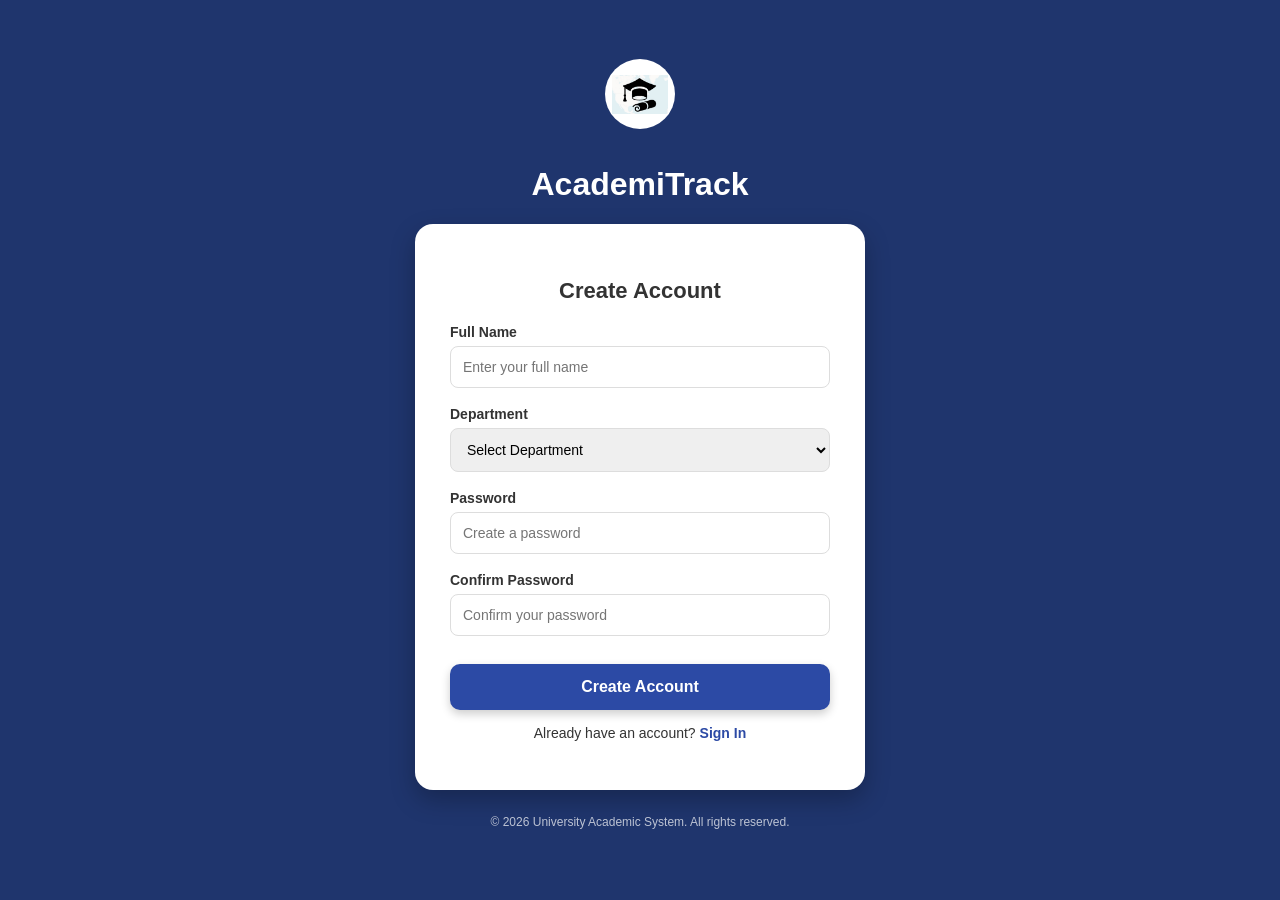
==== AcademiTrack/src/main/webapp/signup.html @ 8e462a71 "Added New files" ====
<!DOCTYPE html>
<!--
Click nbfs://nbhost/SystemFileSystem/Templates/Licenses/license-default.txt to change this license
Click nbfs://nbhost/SystemFileSystem/Templates/JSP_Servlet/Html.html to edit this template
-->
<html>
<head>
    <title>Create Account</title>
    <link rel="stylesheet" href="style.css">
</head>
<body>
    <div class="main-container">

        <div class="logo-circle">
            <img src="Logo.png" alt="AcademiTrack Logo" class="Logo-img">
        </div>
        
        <div style="align-content:center ">
            <h1>AcademiTrack</h1>
            
        </div>
        
        <div class="card">
            <h2>Create Account</h2>
            <form action="SignupServlet" method="POST">
                
                <div class="form-group">
                    <label>Full Name</label>
                    <input type="text" name="fullName" placeholder="Enter your full name" required>
                </div>

                <div class="form-group">
                    <label>Department</label>
                    <select name="department">
                        <option>Select Department</option>
                        <option value="Computer">Computer Engineering</option>
                        <option value="IT">Information Technology</option>
                        <option value="Mechanical">Mechanical Engineering</option>
                    </select>
                </div>

                <div class="form-group">
                    <label>Password</label>
                    <input type="password" name="password" placeholder="Create a password" required>
                </div>

                <div class="form-group">
                    <label>Confirm Password</label>
                    <input type="password" placeholder="Confirm your password" required>
                </div>

                <button type="submit" class="btn">Create Account</button>
            </form>

            <p class="switch">Already have an account? <a href="index.html">Sign In</a></p>
        </div>

        <p class="copyright">© 2026 University Academic System. All rights reserved.</p>

    </div>
</body>
</html>
---- AcademiTrack/src/main/webapp/style.css ----
/*
Click nbfs://nbhost/SystemFileSystem/Templates/Licenses/license-default.txt to change this license
Click nbfs://nbhost/SystemFileSystem/Templates/JSP_Servlet/CascadeStyleSheet.css to edit this template
*/
/* 
    Created on : 18 Mar 2026, 9:57:04 pm
    Author     : Admin
*/
body {
    background-color: #1f356d;
    font-family: 'Segoe UI', Tahoma, sans-serif;
    display: flex;
    justify-content: center;
    align-items: center;
    height: 100vh;
    margin: 0;
    color: white;
}

.main-container {
    text-align: center;
    width: 100%;
}

/* HEADER */
.header {
    margin-bottom: 20px;
}

.logo-circle {
    background: white;
    width: 70px;
    height: 70px;
    border-radius: 50%;
    display: flex;
    justify-content: center;
    align-items: center;
    margin: 0 auto 15px;
    /* Remove 'color' and 'font-size' as they aren't needed for an image */
    overflow: hidden; /* Ensures the image corners don't poke out */
}

.Logo-img {
    width: 80%;  /* Adjust this percentage to make the logo larger or smaller inside the circle */
    height: auto;
    display: block;
}

.header h1 {
    font-size: 30px;
    margin: 5px 0;
    font-weight: 700;
}

.header p {
    margin: 0;
    opacity: 0.8;
    font-size: 16px;
}

/* CARD */
.card {
    background: white;
    color: #333;
    padding: 35px;
    border-radius: 18px;
    width: 380px;
    box-shadow: 0 10px 25px rgba(0, 0, 0, 0.25);
    margin: auto;
}

.card h2 {
    margin-bottom: 20px;
    font-size: 22px;
}

/* FORM */
.form-group {
    text-align: left;
    margin-bottom: 18px;
}

label {
    display: block;
    margin-bottom: 6px;
    font-weight: 600;
    font-size: 14px;
}

input,
select {
    width: 100%;
    padding: 12px;
    border: 1px solid #ddd;
    border-radius: 8px;
    box-sizing: border-box;
    font-size: 14px;
}

/* BUTTON */
.btn {
    background-color: #2c4aa5;
    color: white;
    border: none;
    width: 100%;
    padding: 14px;
    border-radius: 10px;
    cursor: pointer;
    font-size: 16px;
    font-weight: 600;
    margin-top: 10px;
    box-shadow: 0 4px 10px rgba(0, 0, 0, 0.2);
    transition: 0.2s;
}

.btn:hover {
    background-color: #1f356d;
}

/* LINKS */
.switch {
    margin-top: 15px;
    font-size: 14px;
}

.switch a {
    color: #2c4aa5;
    text-decoration: none;
    font-weight: bold;
}

/* FOOTER */
.copyright {
    font-size: 12px;
    margin-top: 25px;
    opacity: 0.7;
}
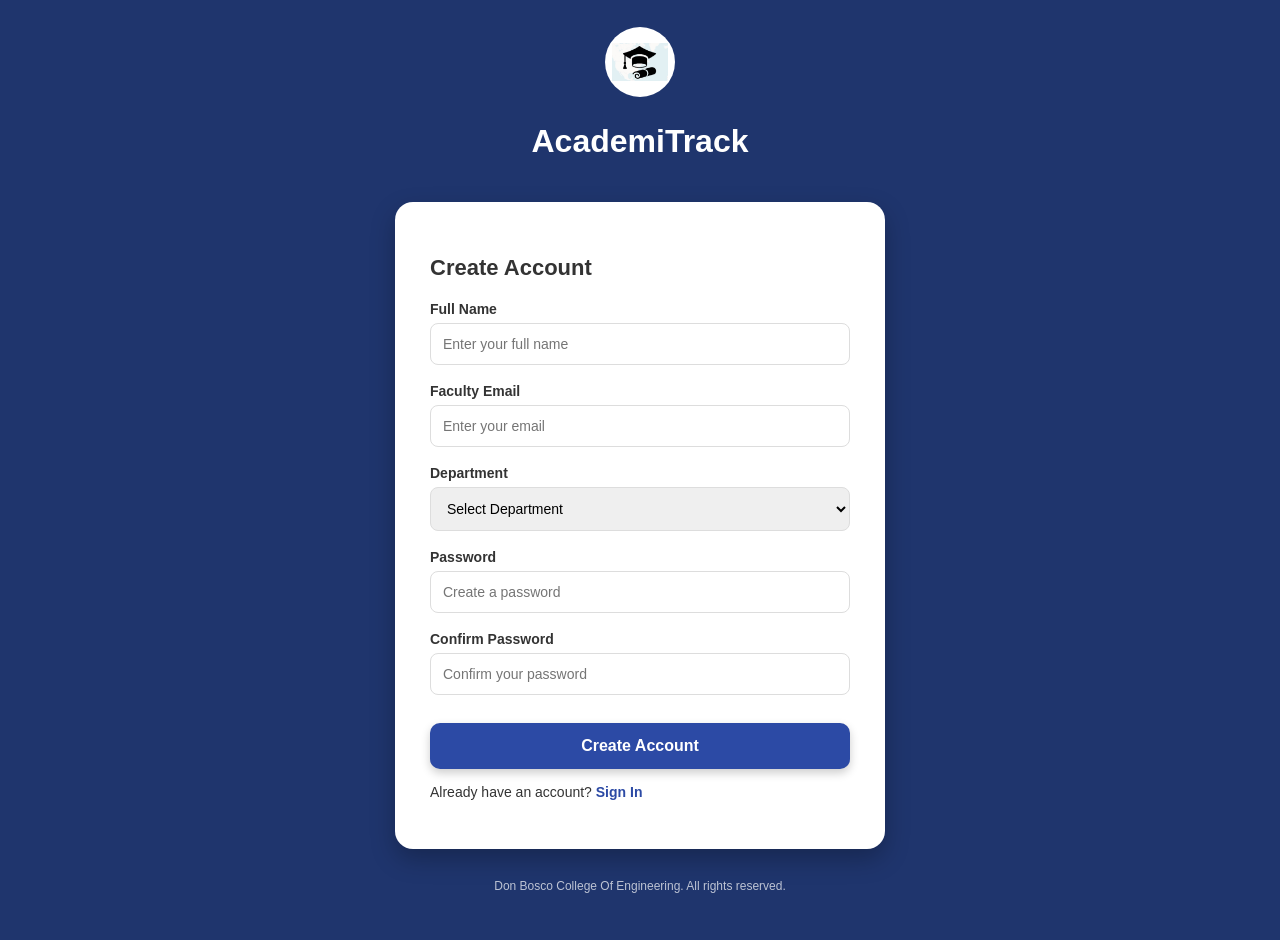
==== commit 613a68c3: "Updated the Login and Create Account pages" ====
--- a/AcademiTrack/src/main/webapp/signup.html
+++ b/AcademiTrack/src/main/webapp/signup.html
@@ -12,36 +12,42 @@
     <div class="main-container">
 
         <div class="logo-circle">
+            <!-- Displays the logo image. -->
             <img src="Logo.png" alt="AcademiTrack Logo" class="Logo-img">
         </div>
         
         <div style="align-content:center ">
             <h1>AcademiTrack</h1>
-            
         </div>
         
         <div class="card">
             <h2>Create Account</h2>
+            <!--  tells the browser to send the collected data to a Java Servlet named SignupServlet-->
             <form action="SignupServlet" method="POST">
                 
                 <div class="form-group">
                     <label>Full Name</label>
-                    <input type="text" name="fullName" placeholder="Enter your full name" required>
+                    <input type="text" name="Username" placeholder="Enter your full name" required>
                 </div>
-
+                <div class="form-group">
+                    <label>Faculty Email</label>
+                    <!-- 'name' attribute is crucial; this is the key the server uses to find the data -->
+                    <input type="email" name="College_Email_ID" placeholder="Enter your email" required>
+                </div>
                 <div class="form-group">
                     <label>Department</label>
-                    <select name="department">
+                    <select name="Department">
                         <option>Select Department</option>
                         <option value="Computer">Computer Engineering</option>
-                        <option value="IT">Information Technology</option>
+                        <option value="IT">Electronics and Computer Engineering</option>
                         <option value="Mechanical">Mechanical Engineering</option>
+                        <option value="Civil">Civil Engineering</option>
                     </select>
                 </div>
 
                 <div class="form-group">
                     <label>Password</label>
-                    <input type="password" name="password" placeholder="Create a password" required>
+                    <input type="password" name="Password" placeholder="Create a password" required>
                 </div>
 
                 <div class="form-group">
@@ -51,11 +57,12 @@
 
                 <button type="submit" class="btn">Create Account</button>
             </form>
-
+            
+            <!-- Link to go back to the login page if they already have an account -->
             <p class="switch">Already have an account? <a href="index.html">Sign In</a></p>
         </div>
 
-        <p class="copyright">© 2026 University Academic System. All rights reserved.</p>
+        <p class="copyright">Don Bosco College Of Engineering. All rights reserved.</p>
 
     </div>
 </body>
--- a/AcademiTrack/src/main/webapp/style.css
+++ b/AcademiTrack/src/main/webapp/style.css
@@ -12,19 +12,23 @@
     display: flex;
     justify-content: center;
     align-items: center;
-    height: 100vh;
+    min-height: 100vh; /* Changed from height to min-height */
     margin: 0;
+    padding: 20px 0; /* Add padding so content doesn't touch screen edges */
     color: white;
 }
 
 .main-container {
-    text-align: center;
+    display: flex;
+    flex-direction: column;
+    align-items: center;
     width: 100%;
 }
 
-/* HEADER */
-.header {
-    margin-bottom: 20px;
+.header h1 {
+    font-size: 32px;
+    margin: 10px 0 20px; /* Add space below the title before the card starts */
+    font-weight: 700;
 }
 
 .logo-circle {
@@ -35,8 +39,7 @@
     display: flex;
     justify-content: center;
     align-items: center;
-    margin: 0 auto 15px;
-    /* Remove 'color' and 'font-size' as they aren't needed for an image */
+    margin: 0 auto 5px;
     overflow: hidden; /* Ensures the image corners don't poke out */
 }
 
@@ -48,7 +51,7 @@
 
 .header h1 {
     font-size: 30px;
-    margin: 5px 0;
+    margin: 0;
     font-weight: 700;
 }
 
@@ -64,9 +67,10 @@
     color: #333;
     padding: 35px;
     border-radius: 18px;
-    width: 380px;
+    width: 90%; /* Responsive width */
+    max-width: 420px; /* Maximum size for desktop */
     box-shadow: 0 10px 25px rgba(0, 0, 0, 0.25);
-    margin: auto;
+    margin: 20px auto; /* Margin helps separate from header/footer */
 }
 
 .card h2 {
@@ -132,6 +136,7 @@
 /* FOOTER */
 .copyright {
     font-size: 12px;
-    margin-top: 25px;
+    margin-top: 10px;
+    margin-bottom: 20px; /* Ensure space at the very bottom of the page */
     opacity: 0.7;
-}
+}
